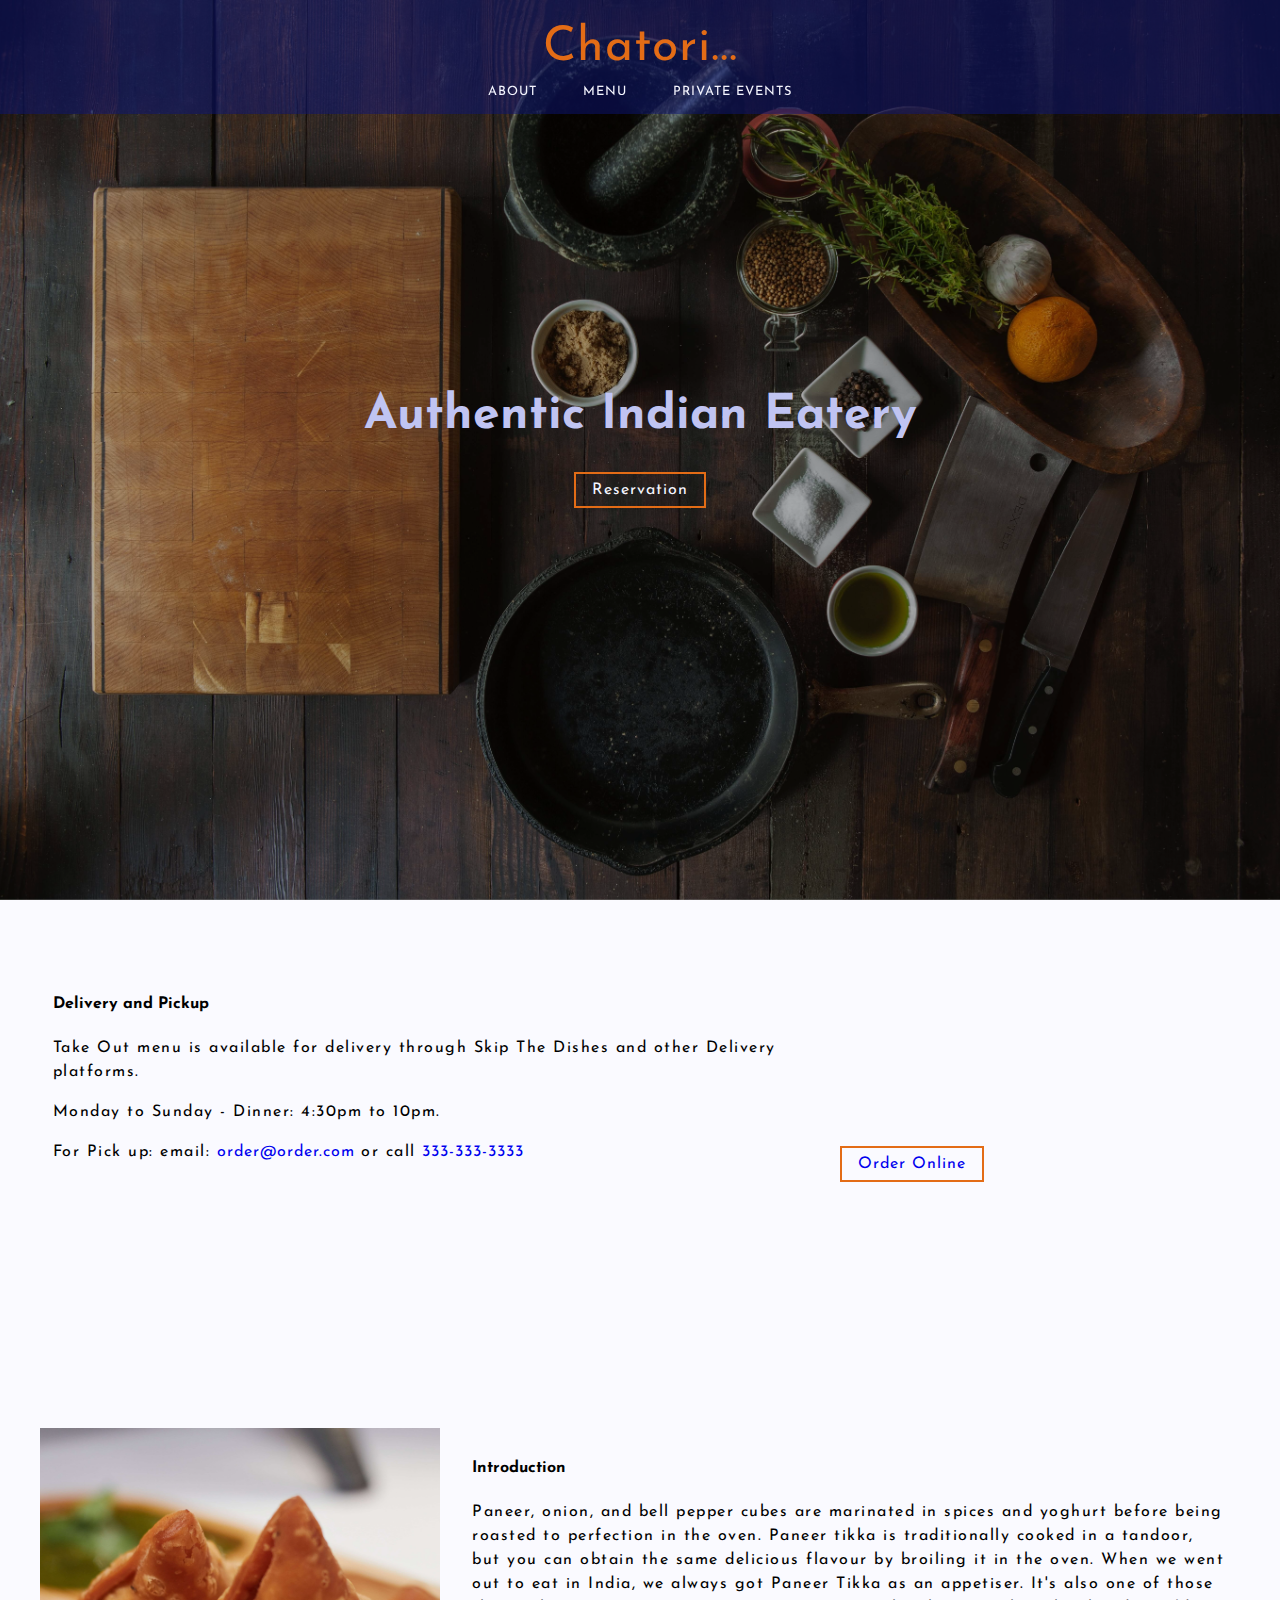
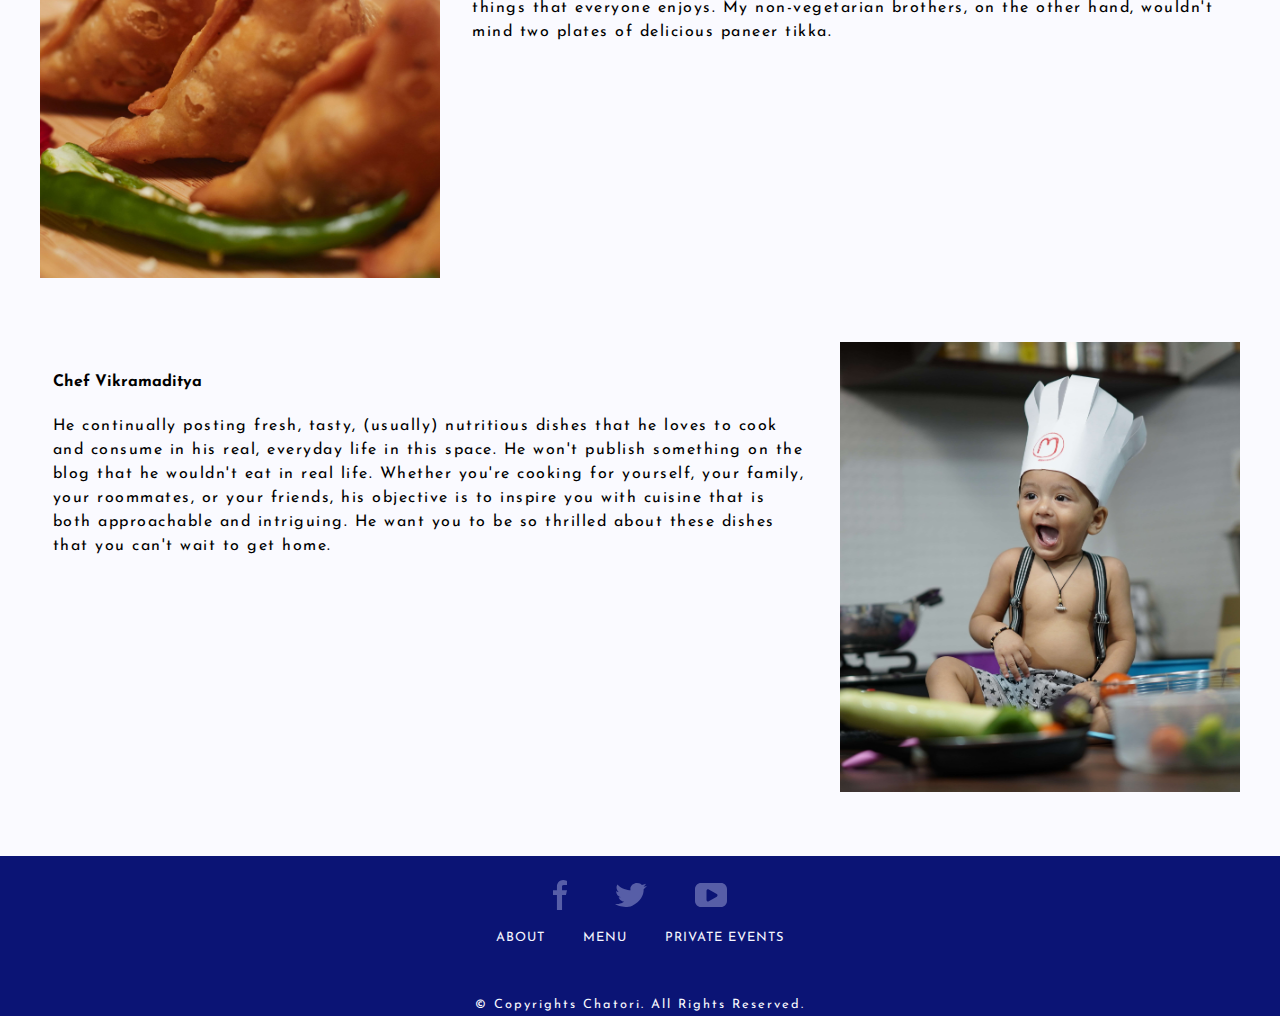
==== src/index.html @ b88b14bb "used grid layour for the main contents, added media query;" ====
<!DOCTYPE html>
<html lang="en">
  <head>
    <meta charset="UTF-8" />
    <meta http-equiv="X-UA-Compatible" content="IE=edge" />
    <meta name="viewport" content="width=device-width, initial-scale=1.0" />
    <meta name="description" content="Chatori is a made-up website of food blog or chef's kitchen, the concept is created for WebDev Assignment." />
    <meta name="creator" content="created by Arvind Pandit" />

    <!-- Font from google fonts website -->
    <link href="https://fonts.googleapis.com/css2?family=Josefin+Sans:ital,wght@0,200;0,300;0,400;0,500;0,600;0,700;1,300;1,400&display=swap" rel="stylesheet" />

    <link rel="stylesheet" href="css/reset.css" />
    <!-- <link rel="stylesheet" href="css/normalize.css" /> -->
    <link rel="stylesheet" href="css/styles.css" />

    <title>Chatori</title>
  </head>
  <body>
    <!-- Header starts - includes logo and navigation -->
    <header>
      <div class="navbar">
        <nav class="container flex flex-col">
          <div class="logo">
            <a href="index.html">Chatori...</a>
          </div>

          <ul class="flex">
            <li><a href="">About</a></li>
            <li><a href="#">Menu</a></li>
            <li><a href="#">Private Events</a></li>
          </ul>
        </nav>
      </div>
      <div class="hero-content container flex flex-col">
        <h1>Authentic Indian Eatery</h1>
        <a class="btn" href="https://www.skipthedishes.com/" target="_blank" rel="noopener noreferrer">Reservation</a>
      </div>
    </header>
    <!-- Header ends -->

    <!-- Main content starts - includes sections of order, About,  -->
    <main class="container">
      <!-- order section -->
      <section class="order-content">
        <h4>Delivery and Pickup</h4>
        <p>Take Out menu is available for delivery through Skip The Dishes and other Delivery platforms.</p>
        <p>Monday to Sunday - Dinner: 4:30pm to 10pm.</p>
        <p>For Pick up: email: <a href="mailto:order@order.com">order@order.com</a> or call <a href="tel:+333-333-3333">333-333-3333</a></p>
      </section>
      <div class="order-button">
        <a class="btn" href="http://www.opentable.ca/" target="_blank" rel="noopener noreferrer">Order Online</a>
      </div>

      <!-- Introduction section -->
      <section class="intro-content">
        <h4>Introduction</h4>
        <p>Paneer, onion, and bell pepper cubes are marinated in spices and yoghurt before being roasted to perfection in the oven. Paneer tikka is traditionally cooked in a tandoor, but you can obtain the same delicious flavour by broiling it in the oven. When we went out to eat in India, we always got Paneer Tikka as an appetiser. It's also one of those things that everyone enjoys. My non-vegetarian brothers, on the other hand, wouldn't mind two plates of delicious paneer tikka.</p>
      </section>

      <div class="intro-img"></div>

      <!-- <figure class="intro-img">
        <img src="./img/kabir-cheema-8T9AVksyt7s-unsplash.jpg" alt="Samosas in a platter" title="Samosa" />
        <figcaption hidden>Photo by <a href="https://unsplash.com/photos/8T9AVksyt7s" target="_blank" rel="noopener noreferrer">Kabir Cheema</a> on Unsplash.</figcaption>
      </figure> -->

      <!-- chefs section -->
      <section class="chefs-content">
        <h4>Chef Vikramaditya</h4>
        <p>He continually posting fresh, tasty, (usually) nutritious dishes that he loves to cook and consume in his real, everyday life in this space. He won't publish something on the blog that he wouldn't eat in real life. Whether you're cooking for yourself, your family, your roommates, or your friends, his objective is to inspire you with cuisine that is both approachable and intriguing. He want you to be so thrilled about these dishes that you can't wait to get home.</p>
      </section>

      <div class="chefs-img"></div>

      <!-- <figure class="chefs-img">
        <img src="./img/clicker-babu-3FokIYw6L4A-unsplash.jpg" alt="Samosas in a platter" title="Samosa" />
        <figcaption hidden>Photo by <a href="https://unsplash.com/photos/3FokIYw6L4A" target="_blank" rel="noopener noreferrer">Clicker Babu</a> on Unsplash.</figcaption>
      </figure> -->
    </main>

    <!-- Footer starts -->
    <footer>
      <div class="container">
        <div class="flex flex-col">
          <!-- Three social media icons  -->
          <ul class="flex">
            <li>
              <a href="#"><img src="img/icons/Vector-3.svg" alt="Facebook Logo" title="Facebook logo" /></a>
            </li>
            <li>
              <a href="#"><img src="img/icons/Vector-4.svg" alt="Twitter Logo" title="Twitter logo" /></a>
            </li>
            <li>
              <a href="#"><img src="img/icons/Subtract.svg" alt="YouTube Logo" title="YouTube logo" /></a>
            </li>
          </ul>

          <!-- Footer navigation starts -->
          <nav>
            <ul class="flex">
              <li><a href="#">About</a></li>
              <li><a href="#">Menu</a></li>
              <li><a href="#">Private Events</a></li>
            </ul>
          </nav>
        </div>
        <!-- Footer navigation ends -->

        <p><small>&copy; Copyrights Chatori. All Rights Reserved.</small></p>
      </div>
    </footer>
    <!-- Footer ends -->
  </body>
</html>
---- src/css/styles.css ----
:root {
  --bg-color: 240, 100%, 99%;
  --ch-dark: 235, 83%, 25%;
  --ch-medium: 235, 45%, 64%;
  --ch-light: 236, 42%, 75%;
  --ch-med-light: 235, 48%, 90%;
  --ch-extra-light: 235, 65%, 85%;
  --ch-supreme-light: 235, 100%, 98%;
  --logo-color: 25, 82%, 49%;
}

* {
  font-family: "Josefin Sans", "Avenir", sans-serif;
  margin: 0;
  padding: 0;
  font-size: 100%;
}

body {
  background-color: hsla(var(--bg-color));
}

/* Utilities */

h1 {
  font-size: 3rem;
}

h2 {
  font-size: 2.5rem;
}

h3 {
  font-size: 2rem;
}

h4 {
  margin-block-end: 1.5rem;
}

p {
  font-size: 1rem;
  letter-spacing: 1.5px;
  line-height: 1.5;
  margin-block-end: 1rem;
}

a {
  font-size: 1rem;
  text-decoration: none;
  letter-spacing: 1px;
}

small {
  font-size: 0.8rem;
  letter-spacing: 2px;
}

img {
  display: block;
  width: 100%;
}

.container {
  max-width: 1200px;
  margin: 0 auto;
}

.flex {
  display: flex;
  justify-content: center;
  align-items: center;
}

.flex-col {
  flex-direction: column;
  gap: 0.5rem;
}

.flex-bas-60 {
  flex-basis: 60%;
}

.flex-bas-40 {
  flex-basis: 40%;
}

.btn {
  display: inline-block;
  padding-block: 0.5rem;
  padding-inline: 1rem;
  border: 2px solid hsla(var(--logo-color));
}

/* -------------------------
        Header
 ------------------------- */

/* Navigation */

header {
  background-color: hsla(0, 0%, 0%, 0.3);
  background-image: url(../img/todd-quackenbush-x5SRhkFajrA-unsplash.jpg);
  background-repeat: no-repeat;
  background-size: cover;
  background-position: top;
  background-blend-mode: multiply;
  height: 100vh;
}

.logo {
  padding-block-start: max(1rem, 0.5rem);
}

.logo a {
  font-size: 3rem;
  color: hsla(var(--logo-color));
}

.navbar {
  background-color: hsla(var(--ch-dark), 0.5);
  padding-block: 0.5rem;
  position: fixed;
  /* left: 0; */
  width: 100%;
}
header ul {
  list-style: none;
  gap: 0.5rem;
}

header ul li {
  position: relative;
}

nav ul a {
  display: inline-block;
  font-size: 0.8rem;
  color: hsla(var(--ch-supreme-light));
  padding: 0.4rem 1.2rem;
  text-transform: uppercase;
}

/* Hero Content */

.hero-content {
  height: 100vh;
  width: 100%;
  margin: 0 auto;
  gap: 2rem;
}

.hero-content h1 {
  color: hsla(var(--ch-extra-light));
  text-align: center;
}
.hero-content a {
  color: hsla(var(--ch-supreme-light));
}

/* -------------------------
        Footer
 ------------------------- */
footer {
  background-color: hsla(var(--ch-dark));
  text-align: center;
}

footer small {
  color: hsla(var(--bg-color));
}

footer div > ul {
  gap: 3rem;
}

footer div.flex.flex-col {
  padding-block-start: 1.5rem;
  gap: 1rem;
}

footer p {
  margin-block-start: 2.5rem;
  margin-block-end: 0;
}

/* -------------------------
    Home - Main 
 ------------------------- */
main {
  padding-block: 4rem;
  display: grid;
  /* grid-template-columns: repeat(3, minmax(auto, 400px)); */
  grid-template-columns: minmax(250px, 400px) 1fr minmax(250px, 400px);
  grid-template-rows: minmax(250px, 400px) repeat(2, minmax(50vh, 1fr));
  /* grid-template-rows: repeat(3, minmax(50vh, 1fr)); */
  column-gap: 2rem;
  row-gap: 4rem;
  /* align-items: center;
  justify-items: center; */
}

.order-content {
  grid-column: 1 / 3;
  padding-block: 2rem;
  padding-inline-start: 0.8rem;
}
.order-button {
  align-self: center;
  /* justify-self: center; */
  grid-column: 3 / 4;
}

.intro-img,
.chefs-img {
  background-repeat: no-repeat;
  background-size: cover;
  background-position: center;
  height: 100%;
  width: 100%;
}

.intro-img {
  background-image: url(/src/img/kabir-cheema-8T9AVksyt7s-unsplash.jpg);

  grid-column: 1 / 2;
  grid-row: 2 / 3;
  /* overflow: hidden; */
}

/* .intro-img {
  grid-column: 1 / 2;
  grid-row: 2 / 3;
  overflow: hidden;
} */

/* .intro-img img {
  object-fit: cover;
} */

.intro-content {
  padding-block: 2rem;
  padding-inline-end: 0.8rem;
  grid-column: 2 / -1;
  grid-row: 2 / 3;
}

.chefs-content {
  padding-block: 2rem;
  padding-inline-start: 0.8rem;
  grid-column: 1 / 3;
  grid-row: 3 / -1;
}

.chefs-img {
  background-image: url(/src/img/clicker-babu-3FokIYw6L4A-unsplash.jpg);
  /* overflow: hidden; */
  grid-column: 3 / 4;
}

/* .chefs-img img {
  object-fit: cover;
  max-height: fit-content;
} */

/* -------------------------
    @ Media 
 ------------------------- */
@media screen and (max-width: 768px) {
  main {
    grid-template-columns: 1fr;
    grid-template-rows: repeat(6, 1fr);
    gap: 0;
  }
  .order-content {
    grid-row: 1 / 2;
  }
  .order-button {
    grid-column: 1 / 2;
    grid-row: 2 / 3;
  }

  .intro-content {
    grid-column: 1 / 2;
    grid-row: 3 / 4;
  }
  .intro-img {
    grid-column: 1 / 2;
    grid-row: 4 / 5;
  }

  .chefs-content {
    grid-column: 1 / 2;
    grid-row: 5 / 6;
  }
  .chefs-img {
    grid-column: 1 / 2;
    grid-row: 6 / -1;
  }
}
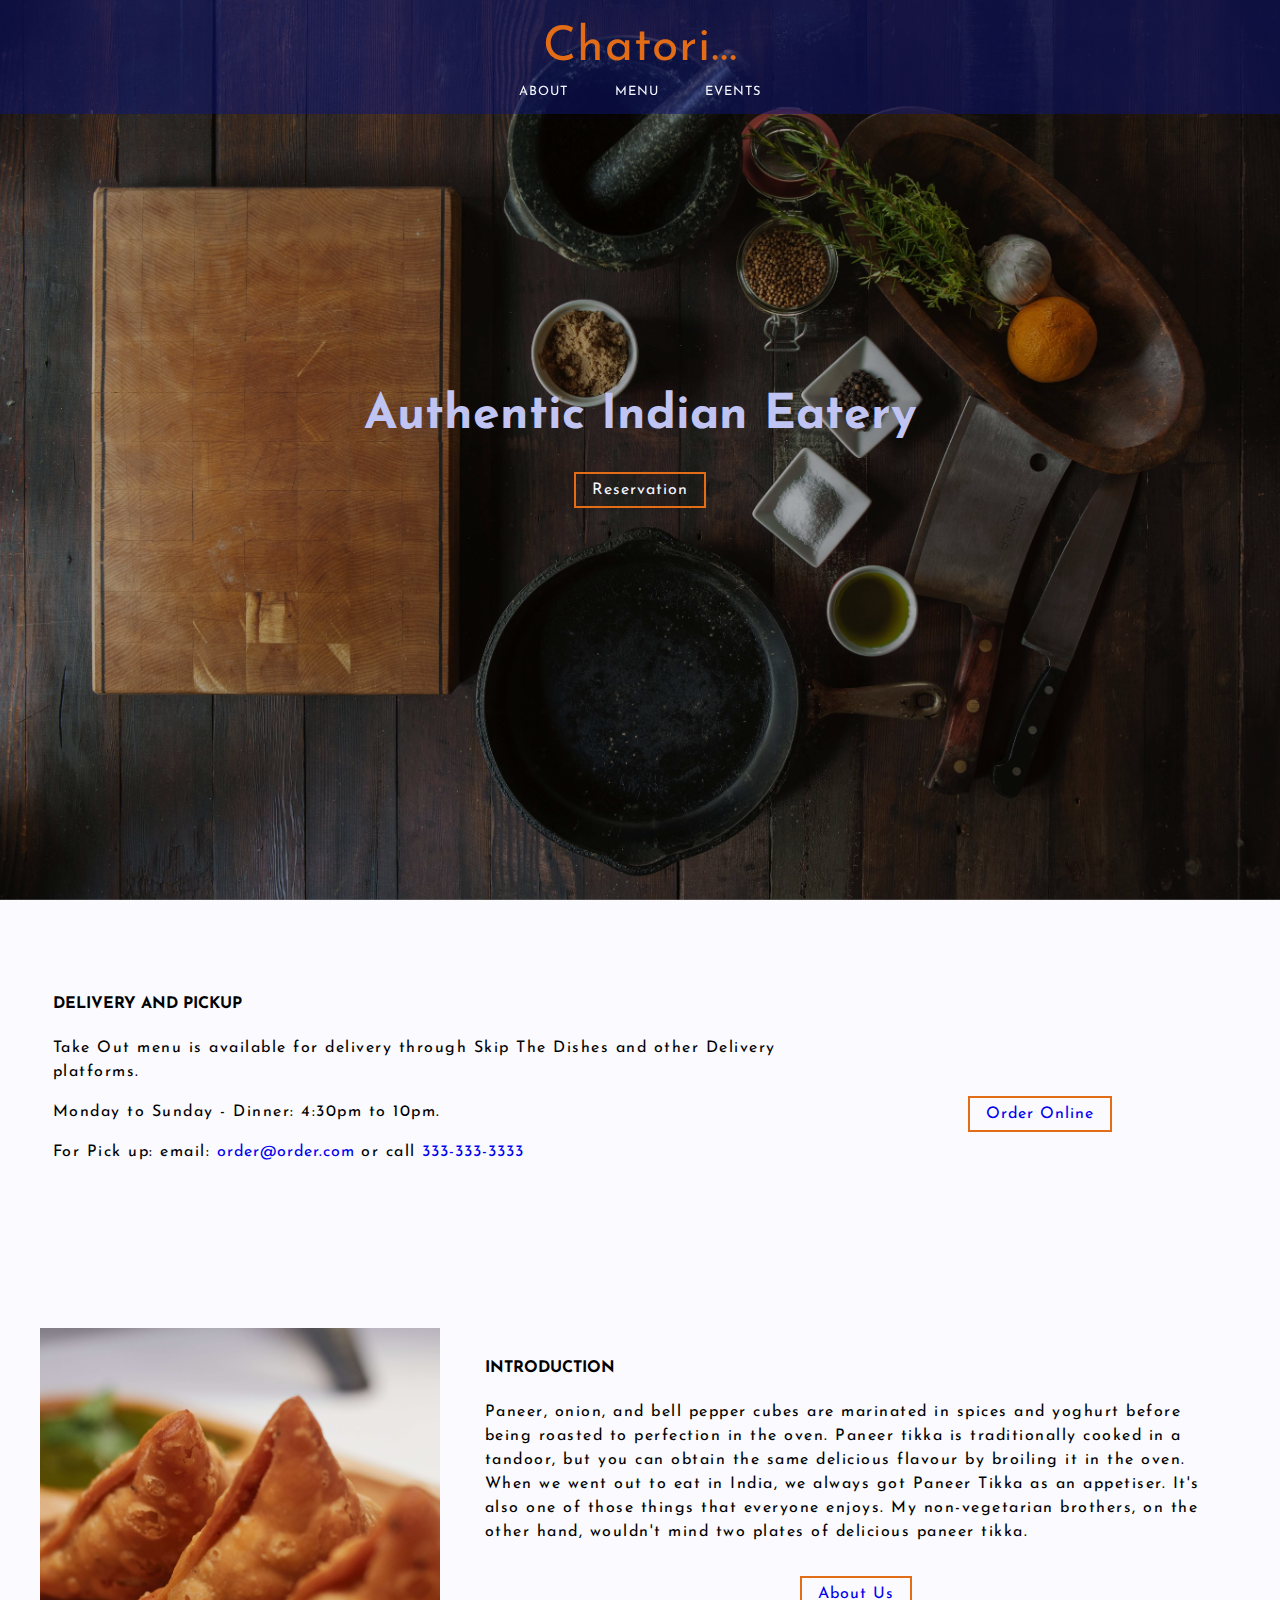
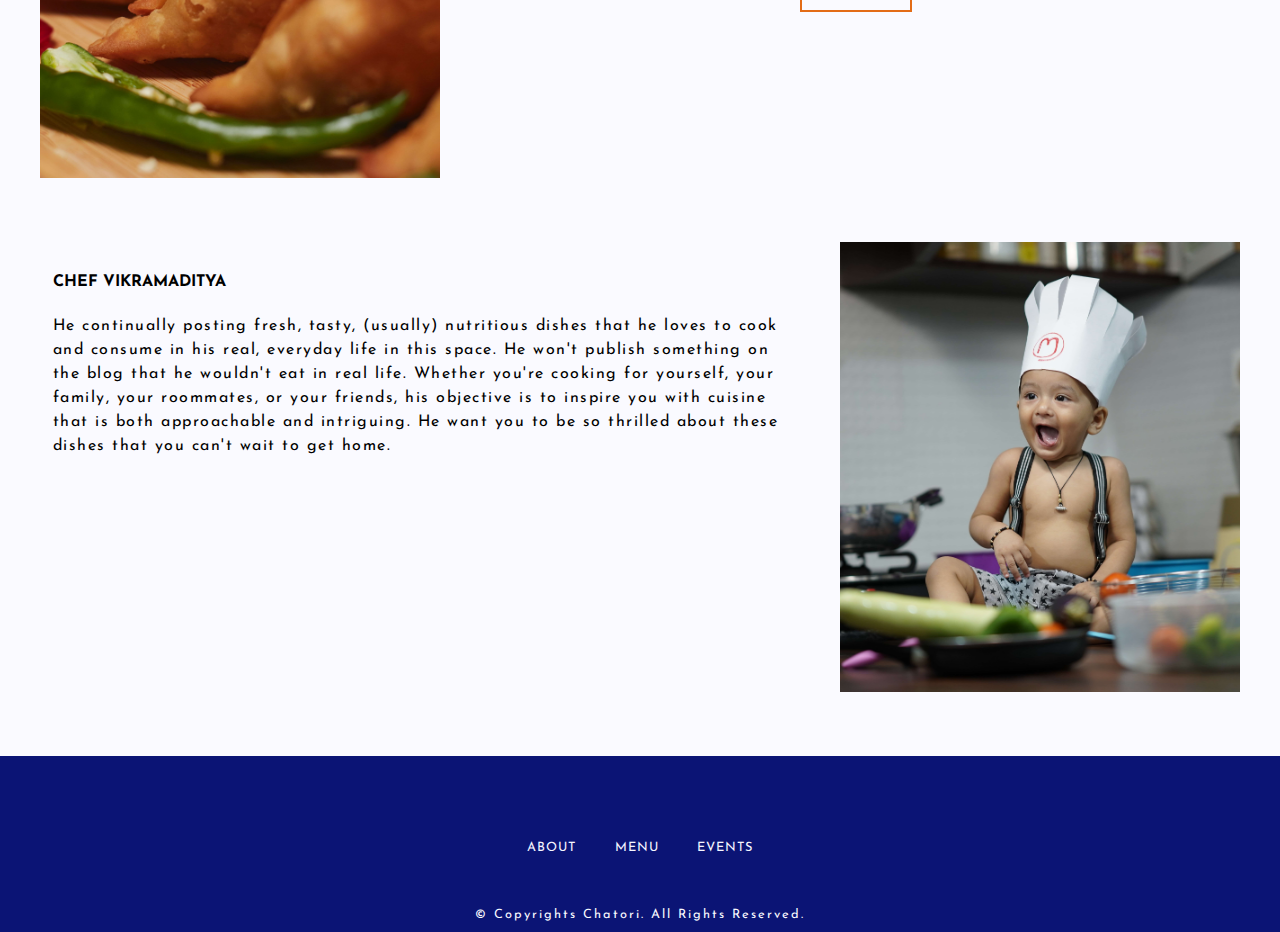
==== commit 49486879: "footer social icons alinged; header h4 uppercase; button in introduction section; responsive to tabl" ====
--- a/src/index.html
+++ b/src/index.html
@@ -9,6 +9,9 @@
 
     <!-- Font from google fonts website -->
     <link href="https://fonts.googleapis.com/css2?family=Josefin+Sans:ital,wght@0,200;0,300;0,400;0,500;0,600;0,700;1,300;1,400&display=swap" rel="stylesheet" />
+
+    <!-- Font Awesome  -->
+    <link rel="stylesheet" href="https://cdnjs.cloudflare.com/ajax/libs/font-awesome/6.1.0/css/all.min.css" integrity="sha512-10/jx2EXwxxWqCLX/hHth/vu2KY3jCF70dCQB8TSgNjbCVAC/8vai53GfMDrO2Emgwccf2pJqxct9ehpzG+MTw==" crossorigin="anonymous" referrerpolicy="no-referrer" />
 
     <link rel="stylesheet" href="css/reset.css" />
     <!-- <link rel="stylesheet" href="css/normalize.css" /> -->
@@ -28,7 +31,7 @@
           <ul class="flex">
             <li><a href="">About</a></li>
             <li><a href="#">Menu</a></li>
-            <li><a href="#">Private Events</a></li>
+            <li><a href="#">Events</a></li>
           </ul>
         </nav>
       </div>
@@ -56,6 +59,9 @@
       <section class="intro-content">
         <h4>Introduction</h4>
         <p>Paneer, onion, and bell pepper cubes are marinated in spices and yoghurt before being roasted to perfection in the oven. Paneer tikka is traditionally cooked in a tandoor, but you can obtain the same delicious flavour by broiling it in the oven. When we went out to eat in India, we always got Paneer Tikka as an appetiser. It's also one of those things that everyone enjoys. My non-vegetarian brothers, on the other hand, wouldn't mind two plates of delicious paneer tikka.</p>
+        <div class="about-btn">
+          <a class="btn" href="#" target="_blank" rel="noopener noreferrer">About Us</a>
+        </div>
       </section>
 
       <div class="intro-img"></div>
@@ -84,15 +90,15 @@
       <div class="container">
         <div class="flex flex-col">
           <!-- Three social media icons  -->
-          <ul class="flex">
+          <ul class="flex social">
             <li>
-              <a href="#"><img src="img/icons/Vector-3.svg" alt="Facebook Logo" title="Facebook logo" /></a>
+              <a href="#"><i class="fa-brands fa-facebook-square social-icon"></i></i></a>
             </li>
             <li>
-              <a href="#"><img src="img/icons/Vector-4.svg" alt="Twitter Logo" title="Twitter logo" /></a>
+              <a href="#"><i class="fa-brands fa-twitter-square social-icon"></i></a>
             </li>
             <li>
-              <a href="#"><img src="img/icons/Subtract.svg" alt="YouTube Logo" title="YouTube logo" /></a>
+              <a href="#"><i class="fa-brands fa-youtube-square social-icon"></i></a>
             </li>
           </ul>
 
@@ -101,7 +107,7 @@
             <ul class="flex">
               <li><a href="#">About</a></li>
               <li><a href="#">Menu</a></li>
-              <li><a href="#">Private Events</a></li>
+              <li><a href="#">Events</a></li>
             </ul>
           </nav>
         </div>
--- a/src/css/styles.css
+++ b/src/css/styles.css
@@ -35,6 +35,7 @@
 }
 
 h4 {
+  text-transform: uppercase;
   margin-block-end: 1.5rem;
 }
 
@@ -174,14 +175,20 @@
   gap: 3rem;
 }
 
+footer .social-icon {
+  font-size: 2rem;
+  color: hsla(var(--ch-medium));
+}
+
 footer div.flex.flex-col {
-  padding-block-start: 1.5rem;
-  gap: 1rem;
+  padding-block-start: 3rem;
+  gap: 2rem;
 }
 
 footer p {
   margin-block-start: 2.5rem;
   margin-block-end: 0;
+  padding-block-end: 0.4rem;
 }
 
 /* -------------------------
@@ -189,28 +196,35 @@
  ------------------------- */
 main {
   padding-block: 4rem;
+
   display: grid;
-  /* grid-template-columns: repeat(3, minmax(auto, 400px)); */
-  grid-template-columns: minmax(250px, 400px) 1fr minmax(250px, 400px);
-  grid-template-rows: minmax(250px, 400px) repeat(2, minmax(50vh, 1fr));
-  /* grid-template-rows: repeat(3, minmax(50vh, 1fr)); */
-  column-gap: 2rem;
-  row-gap: 4rem;
-  /* align-items: center;
-  justify-items: center; */
+  grid-template-columns: 1fr;
+  grid-template-rows: 0.5fr 5rem repeat(4, 1fr);
+  gap: 4rem;
+}
+.order-content,
+.intro-content,
+.chefs-content {
+  margin-block-end: 4rem;
+  padding-inline: 0.8rem;
+  padding-block: 2rem;
 }
 
 .order-content {
-  grid-column: 1 / 3;
-  padding-block: 2rem;
-  padding-inline-start: 0.8rem;
+  margin-block-end: 0;
+}
+
+.order-content {
+  grid-row: 1 / 2;
+}
+.about-btn {
+  text-align: center;
+  margin-block-start: 2rem;
 }
 .order-button {
-  align-self: center;
-  /* justify-self: center; */
-  grid-column: 3 / 4;
-}
-
+  justify-self: center;
+  grid-row: 2 / 3;
+}
 .intro-img,
 .chefs-img {
   background-repeat: no-repeat;
@@ -219,82 +233,55 @@
   height: 100%;
   width: 100%;
 }
-
 .intro-img {
   background-image: url(/src/img/kabir-cheema-8T9AVksyt7s-unsplash.jpg);
-
-  grid-column: 1 / 2;
-  grid-row: 2 / 3;
-  /* overflow: hidden; */
-}
-
-/* .intro-img {
-  grid-column: 1 / 2;
-  grid-row: 2 / 3;
-  overflow: hidden;
-} */
-
-/* .intro-img img {
-  object-fit: cover;
-} */
-
+  grid-row: 3 / 4;
+}
 .intro-content {
-  padding-block: 2rem;
-  padding-inline-end: 0.8rem;
-  grid-column: 2 / -1;
-  grid-row: 2 / 3;
-}
-
-.chefs-content {
-  padding-block: 2rem;
-  padding-inline-start: 0.8rem;
-  grid-column: 1 / 3;
-  grid-row: 3 / -1;
-}
-
+  grid-row: 4 / 5;
+}
 .chefs-img {
   background-image: url(/src/img/clicker-babu-3FokIYw6L4A-unsplash.jpg);
-  /* overflow: hidden; */
-  grid-column: 3 / 4;
-}
-
-/* .chefs-img img {
-  object-fit: cover;
-  max-height: fit-content;
-} */
+  grid-row: 5 / 6;
+}
+.chefs-content {
+  grid-row: 6 / -1;
+}
 
 /* -------------------------
     @ Media 
  ------------------------- */
-@media screen and (max-width: 768px) {
+
+@media screen and (min-width: 768px) {
   main {
-    grid-template-columns: 1fr;
-    grid-template-rows: repeat(6, 1fr);
-    gap: 0;
+    grid-template-columns: minmax(250px, 400px) 1fr minmax(250px, 400px);
+    grid-template-rows: minmax(250px, 300px) repeat(2, minmax(50vh, 1fr));
+    column-gap: 2rem;
+    row-gap: 4rem;
   }
   .order-content {
+    grid-column: 1 / 3;
+  }
+  .order-button {
+    align-self: center;
+    grid-column: 3 / 4;
     grid-row: 1 / 2;
   }
-  .order-button {
+  .intro-img {
     grid-column: 1 / 2;
     grid-row: 2 / 3;
   }
-
   .intro-content {
-    grid-column: 1 / 2;
+    grid-column: 2 / -1;
+    grid-row: 2 / 3;
+  }
+  .chefs-content {
+    padding-inline-start: 0.8rem;
+    grid-column: 1 / 3;
+    grid-row: 3 / -1;
+  }
+  .chefs-img {
+    grid-column: 3 / 4;
     grid-row: 3 / 4;
   }
-  .intro-img {
-    grid-column: 1 / 2;
-    grid-row: 4 / 5;
-  }
-
-  .chefs-content {
-    grid-column: 1 / 2;
-    grid-row: 5 / 6;
-  }
-  .chefs-img {
-    grid-column: 1 / 2;
-    grid-row: 6 / -1;
-  }
-}
+}
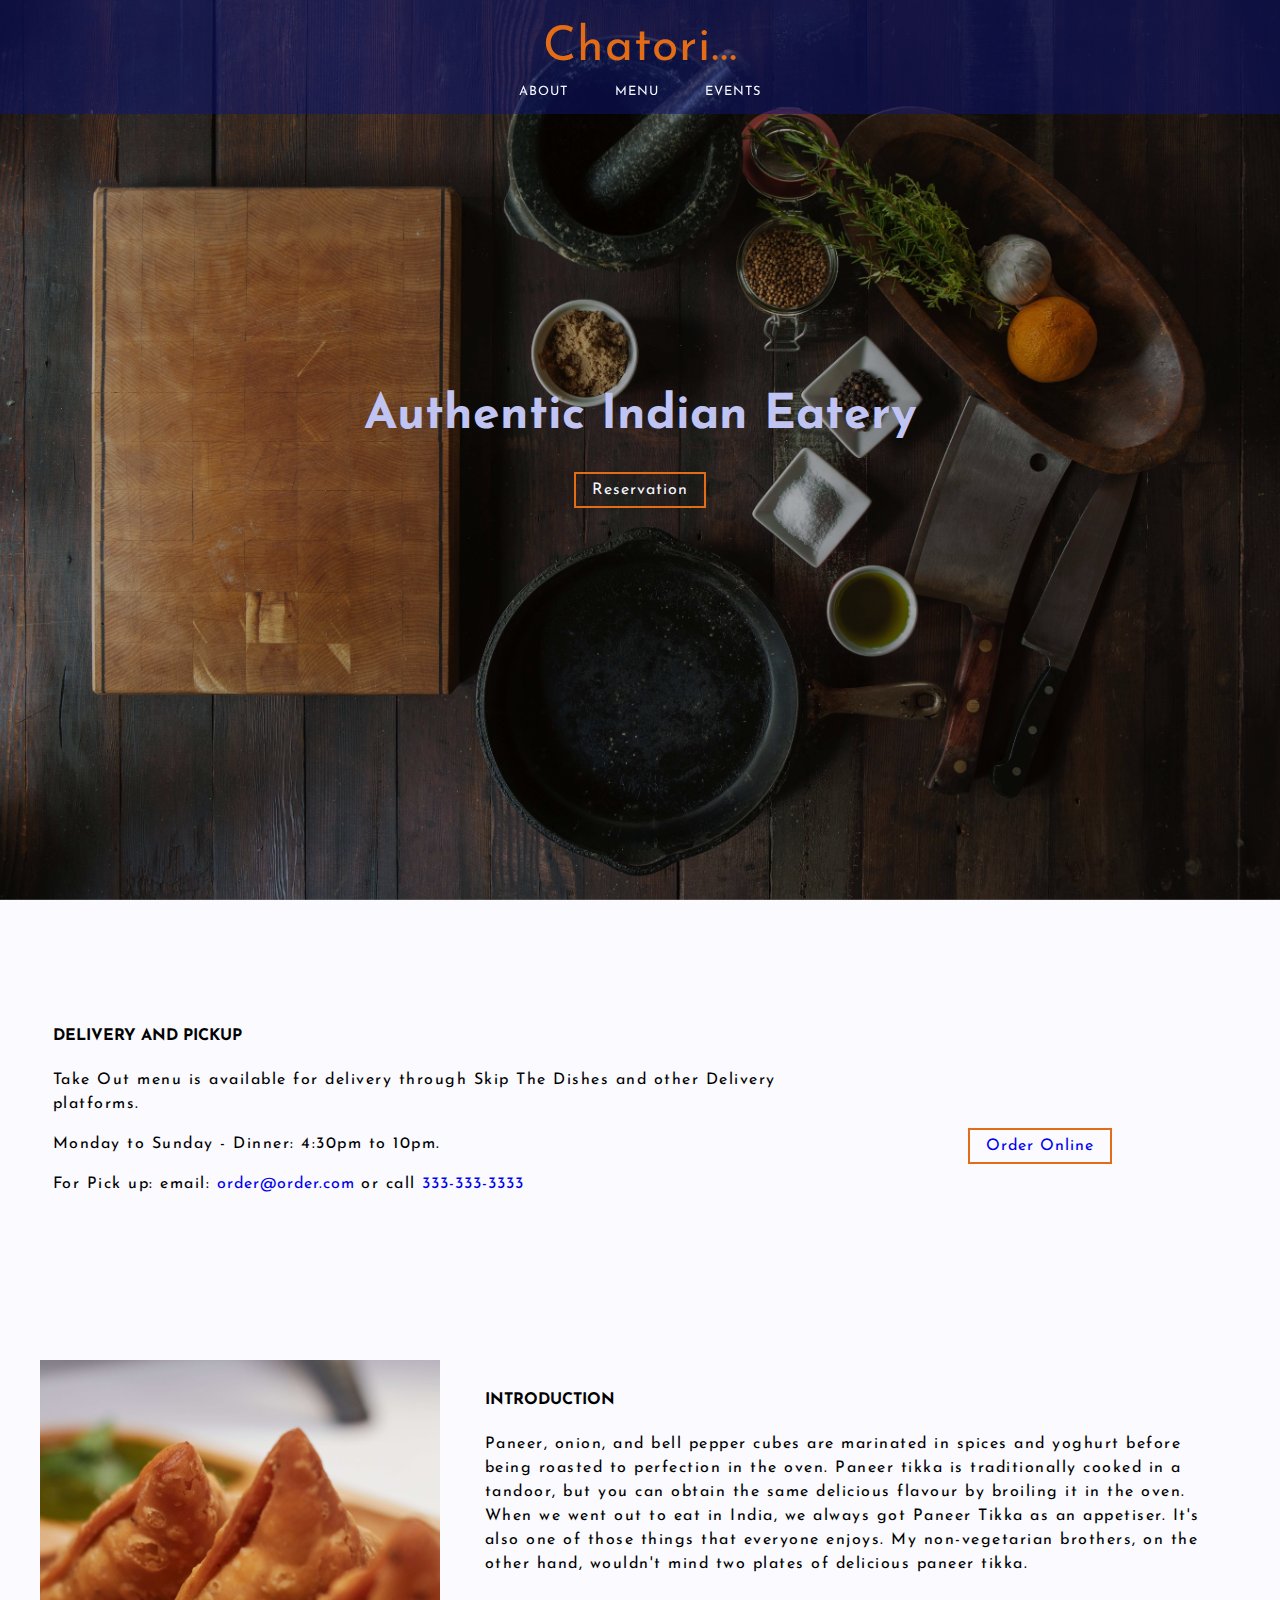
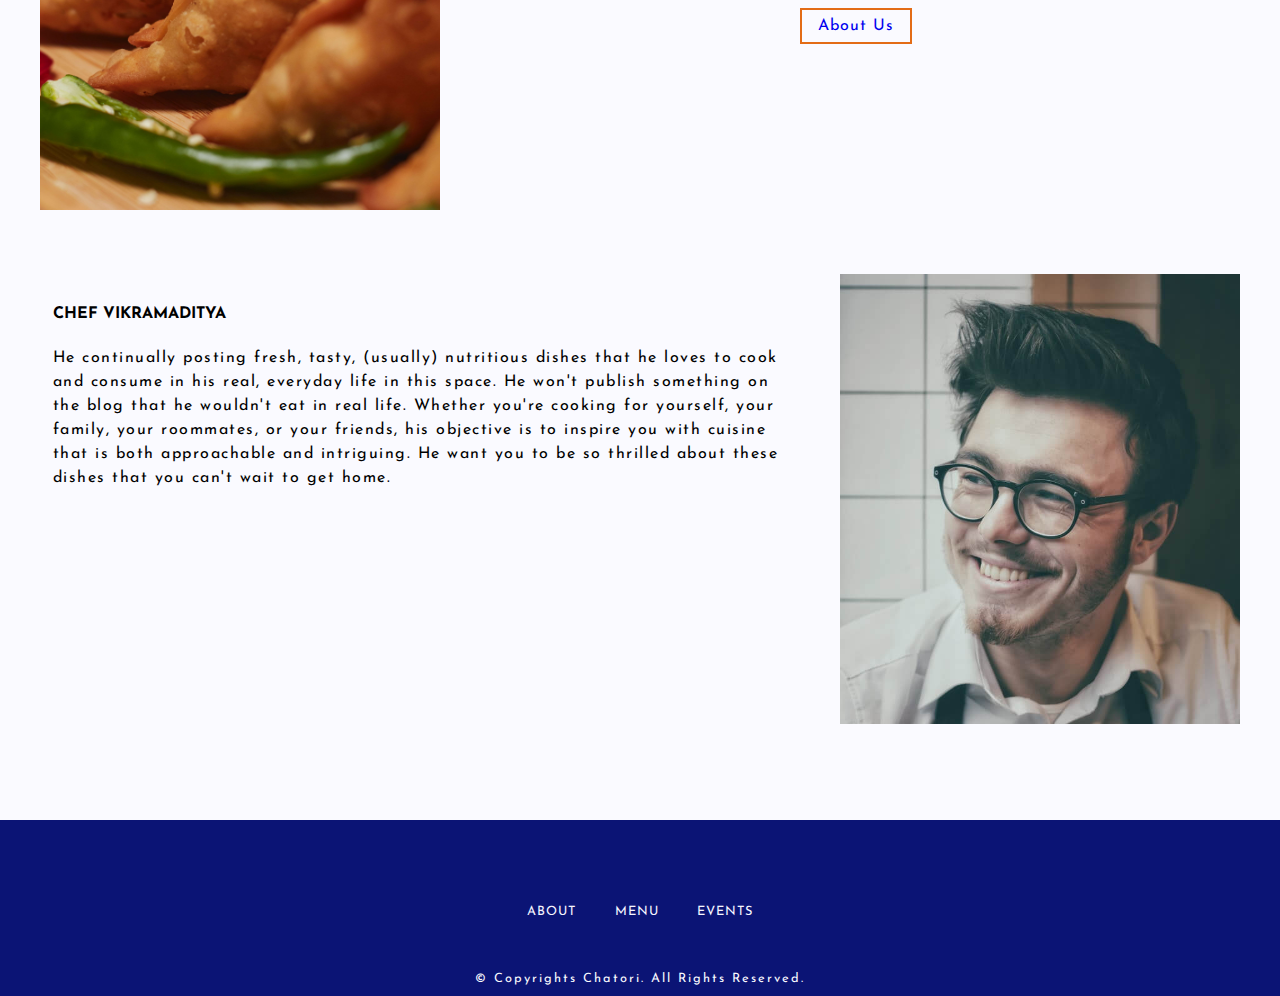
==== commit f881ea78: "replaced with small image size; import the main css file to every individual css page;" ====
--- a/src/index.html
+++ b/src/index.html
@@ -14,7 +14,6 @@
     <link rel="stylesheet" href="https://cdnjs.cloudflare.com/ajax/libs/font-awesome/6.1.0/css/all.min.css" integrity="sha512-10/jx2EXwxxWqCLX/hHth/vu2KY3jCF70dCQB8TSgNjbCVAC/8vai53GfMDrO2Emgwccf2pJqxct9ehpzG+MTw==" crossorigin="anonymous" referrerpolicy="no-referrer" />
 
     <link rel="stylesheet" href="css/reset.css" />
-    <!-- <link rel="stylesheet" href="css/normalize.css" /> -->
     <link rel="stylesheet" href="css/styles.css" />
 
     <title>Chatori</title>
@@ -29,9 +28,9 @@
           </div>
 
           <ul class="flex">
-            <li><a href="">About</a></li>
-            <li><a href="#">Menu</a></li>
-            <li><a href="#">Events</a></li>
+            <li><a href="about.html">About</a></li>
+            <li><a href="menu.html">Menu</a></li>
+            <li><a href="events.html">Events</a></li>
           </ul>
         </nav>
       </div>
@@ -42,7 +41,7 @@
     </header>
     <!-- Header ends -->
 
-    <!-- Main content starts - includes sections of order, About,  -->
+    <!-- Main content starts - includes sections of order, About the restaurant, About the chef.  -->
     <main class="container">
       <!-- order section -->
       <section class="order-content">
@@ -92,7 +91,7 @@
           <!-- Three social media icons  -->
           <ul class="flex social">
             <li>
-              <a href="#"><i class="fa-brands fa-facebook-square social-icon"></i></i></a>
+              <a href="#"><i class="fa-brands fa-facebook-square social-icon"></i></a>
             </li>
             <li>
               <a href="#"><i class="fa-brands fa-twitter-square social-icon"></i></a>
@@ -105,9 +104,9 @@
           <!-- Footer navigation starts -->
           <nav>
             <ul class="flex">
-              <li><a href="#">About</a></li>
-              <li><a href="#">Menu</a></li>
-              <li><a href="#">Events</a></li>
+              <li><a href="about.html">About</a></li>
+              <li><a href="menu.html">Menu</a></li>
+              <li><a href="events.html">Events</a></li>
             </ul>
           </nav>
         </div>
--- a/src/css/styles.css
+++ b/src/css/styles.css
@@ -1,201 +1,11 @@
-:root {
-  --bg-color: 240, 100%, 99%;
-  --ch-dark: 235, 83%, 25%;
-  --ch-medium: 235, 45%, 64%;
-  --ch-light: 236, 42%, 75%;
-  --ch-med-light: 235, 48%, 90%;
-  --ch-extra-light: 235, 65%, 85%;
-  --ch-supreme-light: 235, 100%, 98%;
-  --logo-color: 25, 82%, 49%;
-}
-
-* {
-  font-family: "Josefin Sans", "Avenir", sans-serif;
-  margin: 0;
-  padding: 0;
-  font-size: 100%;
-}
-
-body {
-  background-color: hsla(var(--bg-color));
-}
-
-/* Utilities */
-
-h1 {
-  font-size: 3rem;
-}
-
-h2 {
-  font-size: 2.5rem;
-}
-
-h3 {
-  font-size: 2rem;
-}
-
-h4 {
-  text-transform: uppercase;
-  margin-block-end: 1.5rem;
-}
-
-p {
-  font-size: 1rem;
-  letter-spacing: 1.5px;
-  line-height: 1.5;
-  margin-block-end: 1rem;
-}
-
-a {
-  font-size: 1rem;
-  text-decoration: none;
-  letter-spacing: 1px;
-}
-
-small {
-  font-size: 0.8rem;
-  letter-spacing: 2px;
-}
-
-img {
-  display: block;
-  width: 100%;
-}
-
-.container {
-  max-width: 1200px;
-  margin: 0 auto;
-}
-
-.flex {
-  display: flex;
-  justify-content: center;
-  align-items: center;
-}
-
-.flex-col {
-  flex-direction: column;
-  gap: 0.5rem;
-}
-
-.flex-bas-60 {
-  flex-basis: 60%;
-}
-
-.flex-bas-40 {
-  flex-basis: 40%;
-}
-
-.btn {
-  display: inline-block;
-  padding-block: 0.5rem;
-  padding-inline: 1rem;
-  border: 2px solid hsla(var(--logo-color));
-}
-
-/* -------------------------
-        Header
- ------------------------- */
-
-/* Navigation */
-
-header {
-  background-color: hsla(0, 0%, 0%, 0.3);
-  background-image: url(../img/todd-quackenbush-x5SRhkFajrA-unsplash.jpg);
-  background-repeat: no-repeat;
-  background-size: cover;
-  background-position: top;
-  background-blend-mode: multiply;
-  height: 100vh;
-}
-
-.logo {
-  padding-block-start: max(1rem, 0.5rem);
-}
-
-.logo a {
-  font-size: 3rem;
-  color: hsla(var(--logo-color));
-}
-
-.navbar {
-  background-color: hsla(var(--ch-dark), 0.5);
-  padding-block: 0.5rem;
-  position: fixed;
-  /* left: 0; */
-  width: 100%;
-}
-header ul {
-  list-style: none;
-  gap: 0.5rem;
-}
-
-header ul li {
-  position: relative;
-}
-
-nav ul a {
-  display: inline-block;
-  font-size: 0.8rem;
-  color: hsla(var(--ch-supreme-light));
-  padding: 0.4rem 1.2rem;
-  text-transform: uppercase;
-}
-
-/* Hero Content */
-
-.hero-content {
-  height: 100vh;
-  width: 100%;
-  margin: 0 auto;
-  gap: 2rem;
-}
-
-.hero-content h1 {
-  color: hsla(var(--ch-extra-light));
-  text-align: center;
-}
-.hero-content a {
-  color: hsla(var(--ch-supreme-light));
-}
-
-/* -------------------------
-        Footer
- ------------------------- */
-footer {
-  background-color: hsla(var(--ch-dark));
-  text-align: center;
-}
-
-footer small {
-  color: hsla(var(--bg-color));
-}
-
-footer div > ul {
-  gap: 3rem;
-}
-
-footer .social-icon {
-  font-size: 2rem;
-  color: hsla(var(--ch-medium));
-}
-
-footer div.flex.flex-col {
-  padding-block-start: 3rem;
-  gap: 2rem;
-}
-
-footer p {
-  margin-block-start: 2.5rem;
-  margin-block-end: 0;
-  padding-block-end: 0.4rem;
-}
+@import "main.css";
 
 /* -------------------------
     Home - Main 
- ------------------------- */
+------------------------- */
+
 main {
-  padding-block: 4rem;
+  padding-block: 6rem;
 
   display: grid;
   grid-template-columns: 1fr;
@@ -234,14 +44,15 @@
   width: 100%;
 }
 .intro-img {
-  background-image: url(/src/img/kabir-cheema-8T9AVksyt7s-unsplash.jpg);
+  background-image: url(../img/kabir-cheema-8T9AVksyt7s-unsplash.jpg);
   grid-row: 3 / 4;
 }
 .intro-content {
   grid-row: 4 / 5;
 }
 .chefs-img {
-  background-image: url(/src/img/clicker-babu-3FokIYw6L4A-unsplash.jpg);
+  /* background-image: url(../img/clicker-babu-3FokIYw6L4A-unsplash.jpg); */
+  background-image: url(../img/petr-sevcovic-HzDF-rxlSeM-unsplash.jpg);
   grid-row: 5 / 6;
 }
 .chefs-content {
@@ -250,9 +61,9 @@
 
 /* -------------------------
     @ Media 
- ------------------------- */
+------------------------- */
 
-@media screen and (min-width: 768px) {
+@media screen and (min-width: 769px) {
   main {
     grid-template-columns: minmax(250px, 400px) 1fr minmax(250px, 400px);
     grid-template-rows: minmax(250px, 300px) repeat(2, minmax(50vh, 1fr));
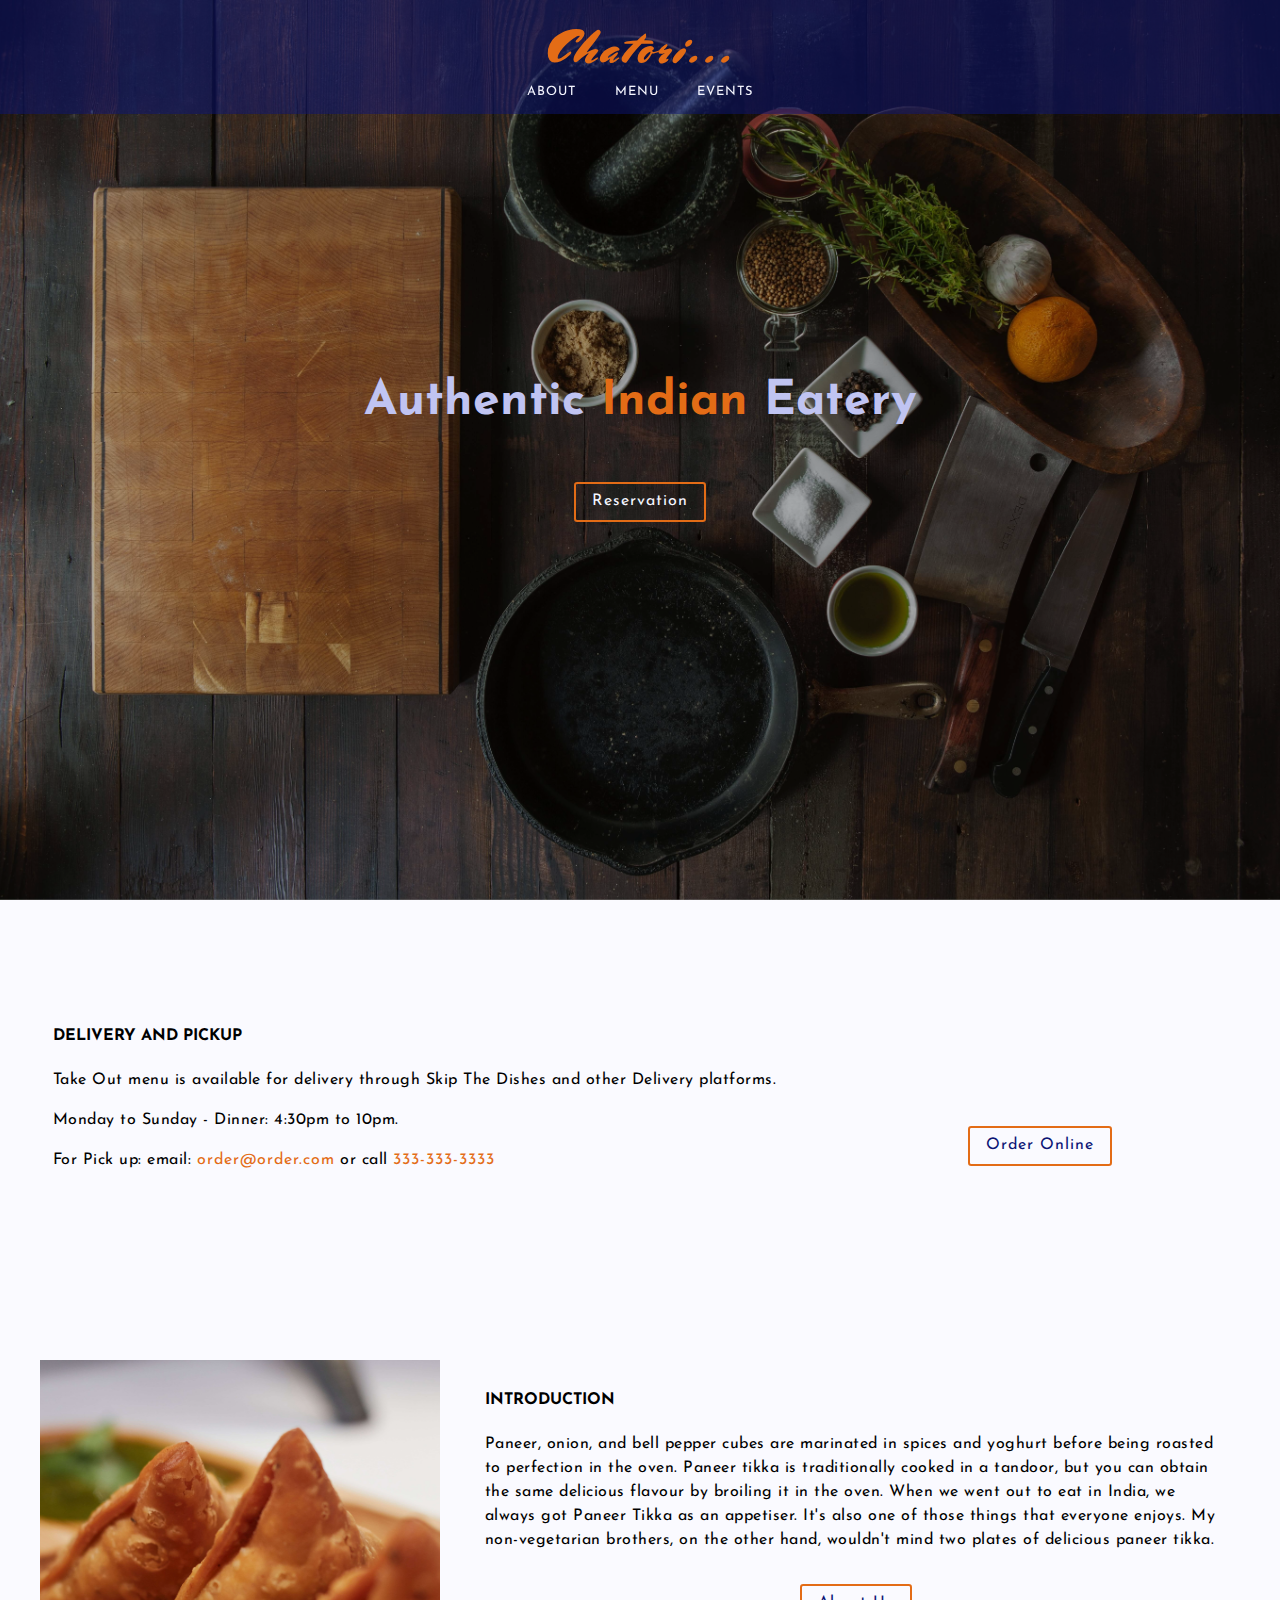
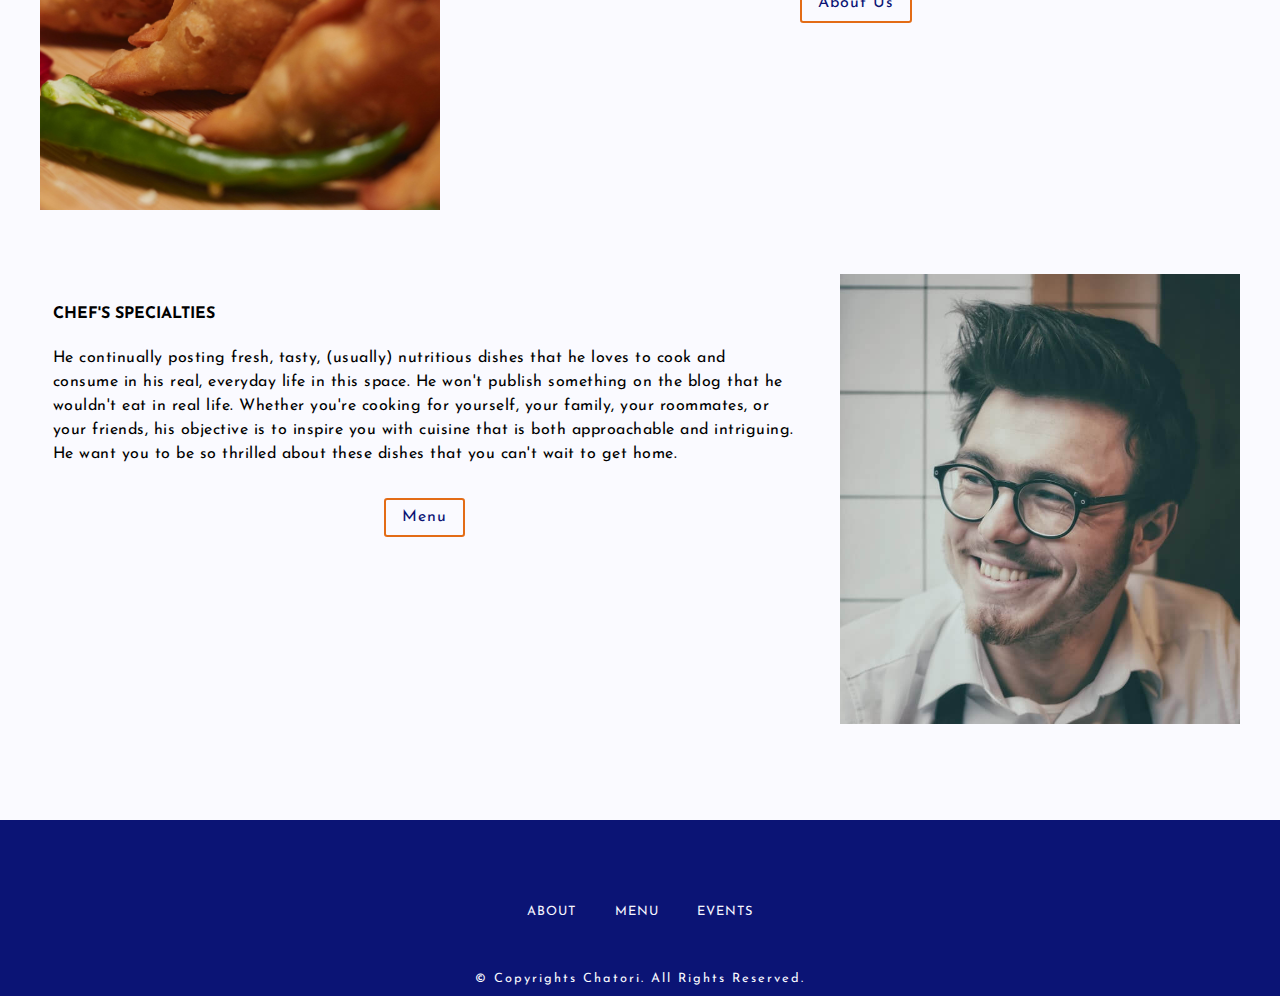
==== commit 79faee9f: "Added README.md; Fevicon to all the pages;" ====
--- a/src/index.html
+++ b/src/index.html
@@ -7,7 +7,10 @@
     <meta name="description" content="Chatori is a made-up website of food blog or chef's kitchen, the concept is created for WebDev Assignment." />
     <meta name="creator" content="created by Arvind Pandit" />
 
+    <!-- Favicon -->
+    <link rel="shortcut icon" href="img/favicon_io/favicon.ico" type="image/x-icon" />
     <!-- Font from google fonts website -->
+    <link href="https://fonts.googleapis.com/css2?family=Mrs+Sheppards&display=swap" rel="stylesheet" />
     <link href="https://fonts.googleapis.com/css2?family=Josefin+Sans:ital,wght@0,200;0,300;0,400;0,500;0,600;0,700;1,300;1,400&display=swap" rel="stylesheet" />
 
     <!-- Font Awesome  -->
@@ -35,7 +38,7 @@
         </nav>
       </div>
       <div class="hero-content container flex flex-col">
-        <h1>Authentic Indian Eatery</h1>
+        <h1>Authentic <span class="highlight-color">Indian</span> Eatery</h1>
         <a class="btn" href="https://www.skipthedishes.com/" target="_blank" rel="noopener noreferrer">Reservation</a>
       </div>
     </header>
@@ -59,7 +62,7 @@
         <h4>Introduction</h4>
         <p>Paneer, onion, and bell pepper cubes are marinated in spices and yoghurt before being roasted to perfection in the oven. Paneer tikka is traditionally cooked in a tandoor, but you can obtain the same delicious flavour by broiling it in the oven. When we went out to eat in India, we always got Paneer Tikka as an appetiser. It's also one of those things that everyone enjoys. My non-vegetarian brothers, on the other hand, wouldn't mind two plates of delicious paneer tikka.</p>
         <div class="about-btn">
-          <a class="btn" href="#" target="_blank" rel="noopener noreferrer">About Us</a>
+          <a class="btn" href="about.html" target="_blank" rel="noopener noreferrer">About Us</a>
         </div>
       </section>
 
@@ -72,8 +75,11 @@
 
       <!-- chefs section -->
       <section class="chefs-content">
-        <h4>Chef Vikramaditya</h4>
+        <h4>Chef's Specialties</h4>
         <p>He continually posting fresh, tasty, (usually) nutritious dishes that he loves to cook and consume in his real, everyday life in this space. He won't publish something on the blog that he wouldn't eat in real life. Whether you're cooking for yourself, your family, your roommates, or your friends, his objective is to inspire you with cuisine that is both approachable and intriguing. He want you to be so thrilled about these dishes that you can't wait to get home.</p>
+        <div class="about-btn">
+          <a class="btn" href="menu.html" target="_blank" rel="noopener noreferrer">Menu</a>
+        </div>
       </section>
 
       <div class="chefs-img"></div>
--- a/src/css/styles.css
+++ b/src/css/styles.css
@@ -1,4 +1,9 @@
 @import "main.css";
+
+header {
+  background-color: hsla(0, 0%, 0%, 0.3);
+  background-image: url(../img/todd-quackenbush-x5SRhkFajrA-unsplash.jpg);
+}
 
 /* -------------------------
     Home - Main 
@@ -18,6 +23,10 @@
   margin-block-end: 4rem;
   padding-inline: 0.8rem;
   padding-block: 2rem;
+}
+
+.order-content a {
+  color: hsl(var(--logo-color));
 }
 
 .order-content {
@@ -43,6 +52,8 @@
   height: 100%;
   width: 100%;
 }
+
+/* Images (A) */
 .intro-img {
   background-image: url(../img/kabir-cheema-8T9AVksyt7s-unsplash.jpg);
   grid-row: 3 / 4;
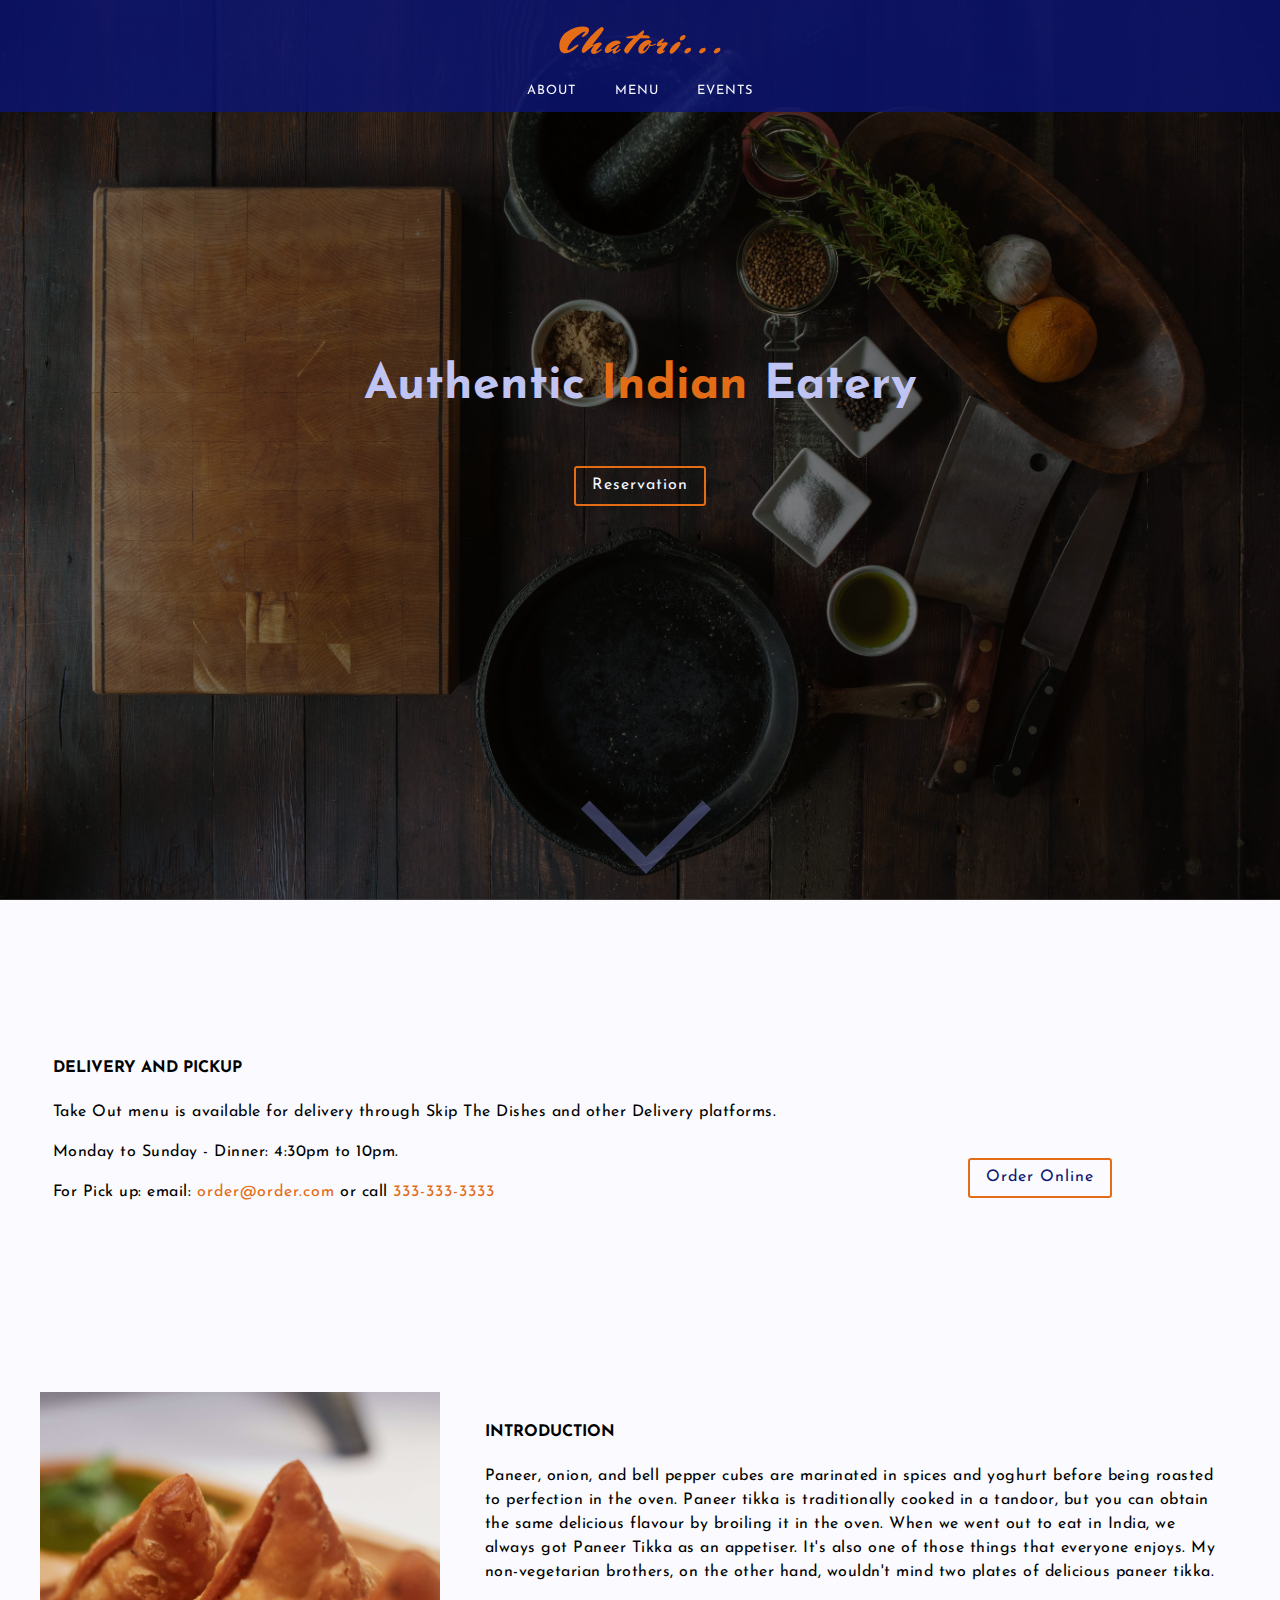
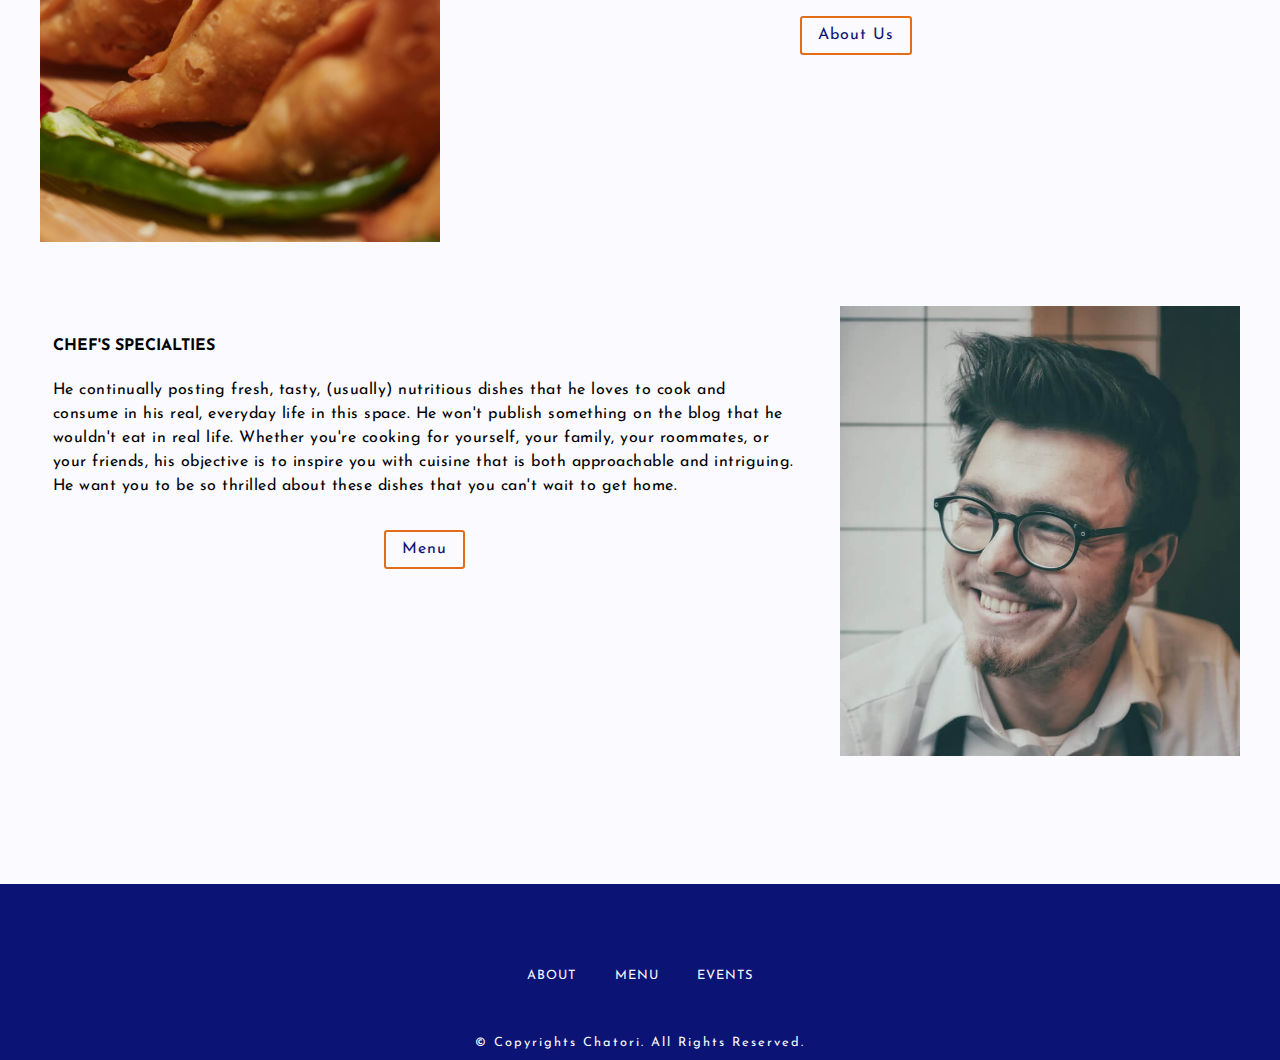
==== commit 121fb577: "Correction - added logo image; hero down arrow link; opacity of Hero images; aligned the content; he" ====
--- a/src/index.html
+++ b/src/index.html
@@ -27,7 +27,7 @@
       <div class="navbar">
         <nav class="container flex flex-col">
           <div class="logo">
-            <a href="index.html">Chatori...</a>
+            <a href="index.html"><img src="img/logo-chatori.svg" alt="" /></a>
           </div>
 
           <ul class="flex">
@@ -40,12 +40,15 @@
       <div class="hero-content container flex flex-col">
         <h1>Authentic <span class="highlight-color">Indian</span> Eatery</h1>
         <a class="btn" href="https://www.skipthedishes.com/" target="_blank" rel="noopener noreferrer">Reservation</a>
+        <a href="#main">
+          <span class="down-arrow"></span>
+        </a>
       </div>
     </header>
     <!-- Header ends -->
 
     <!-- Main content starts - includes sections of order, About the restaurant, About the chef.  -->
-    <main class="container">
+    <main class="container" id="main">
       <!-- order section -->
       <section class="order-content">
         <h4>Delivery and Pickup</h4>
@@ -62,7 +65,7 @@
         <h4>Introduction</h4>
         <p>Paneer, onion, and bell pepper cubes are marinated in spices and yoghurt before being roasted to perfection in the oven. Paneer tikka is traditionally cooked in a tandoor, but you can obtain the same delicious flavour by broiling it in the oven. When we went out to eat in India, we always got Paneer Tikka as an appetiser. It's also one of those things that everyone enjoys. My non-vegetarian brothers, on the other hand, wouldn't mind two plates of delicious paneer tikka.</p>
         <div class="about-btn">
-          <a class="btn" href="about.html" target="_blank" rel="noopener noreferrer">About Us</a>
+          <a class="btn" href="about.html" rel="noopener noreferrer">About Us</a>
         </div>
       </section>
 
@@ -78,7 +81,7 @@
         <h4>Chef's Specialties</h4>
         <p>He continually posting fresh, tasty, (usually) nutritious dishes that he loves to cook and consume in his real, everyday life in this space. He won't publish something on the blog that he wouldn't eat in real life. Whether you're cooking for yourself, your family, your roommates, or your friends, his objective is to inspire you with cuisine that is both approachable and intriguing. He want you to be so thrilled about these dishes that you can't wait to get home.</p>
         <div class="about-btn">
-          <a class="btn" href="menu.html" target="_blank" rel="noopener noreferrer">Menu</a>
+          <a class="btn" href="menu.html" rel="noopener noreferrer">Menu</a>
         </div>
       </section>
 
--- a/src/css/styles.css
+++ b/src/css/styles.css
@@ -1,8 +1,12 @@
 @import "main.css";
 
 header {
-  background-color: hsla(0, 0%, 0%, 0.3);
+  /* background-color: hsla(0, 0%, 0%, 0.5); */
   background-image: url(../img/todd-quackenbush-x5SRhkFajrA-unsplash.jpg);
+}
+
+.hero-content {
+  gap: 2rem;
 }
 
 /* -------------------------
@@ -10,8 +14,6 @@
 ------------------------- */
 
 main {
-  padding-block: 6rem;
-
   display: grid;
   grid-template-columns: 1fr;
   grid-template-rows: 0.5fr 5rem repeat(4, 1fr);
